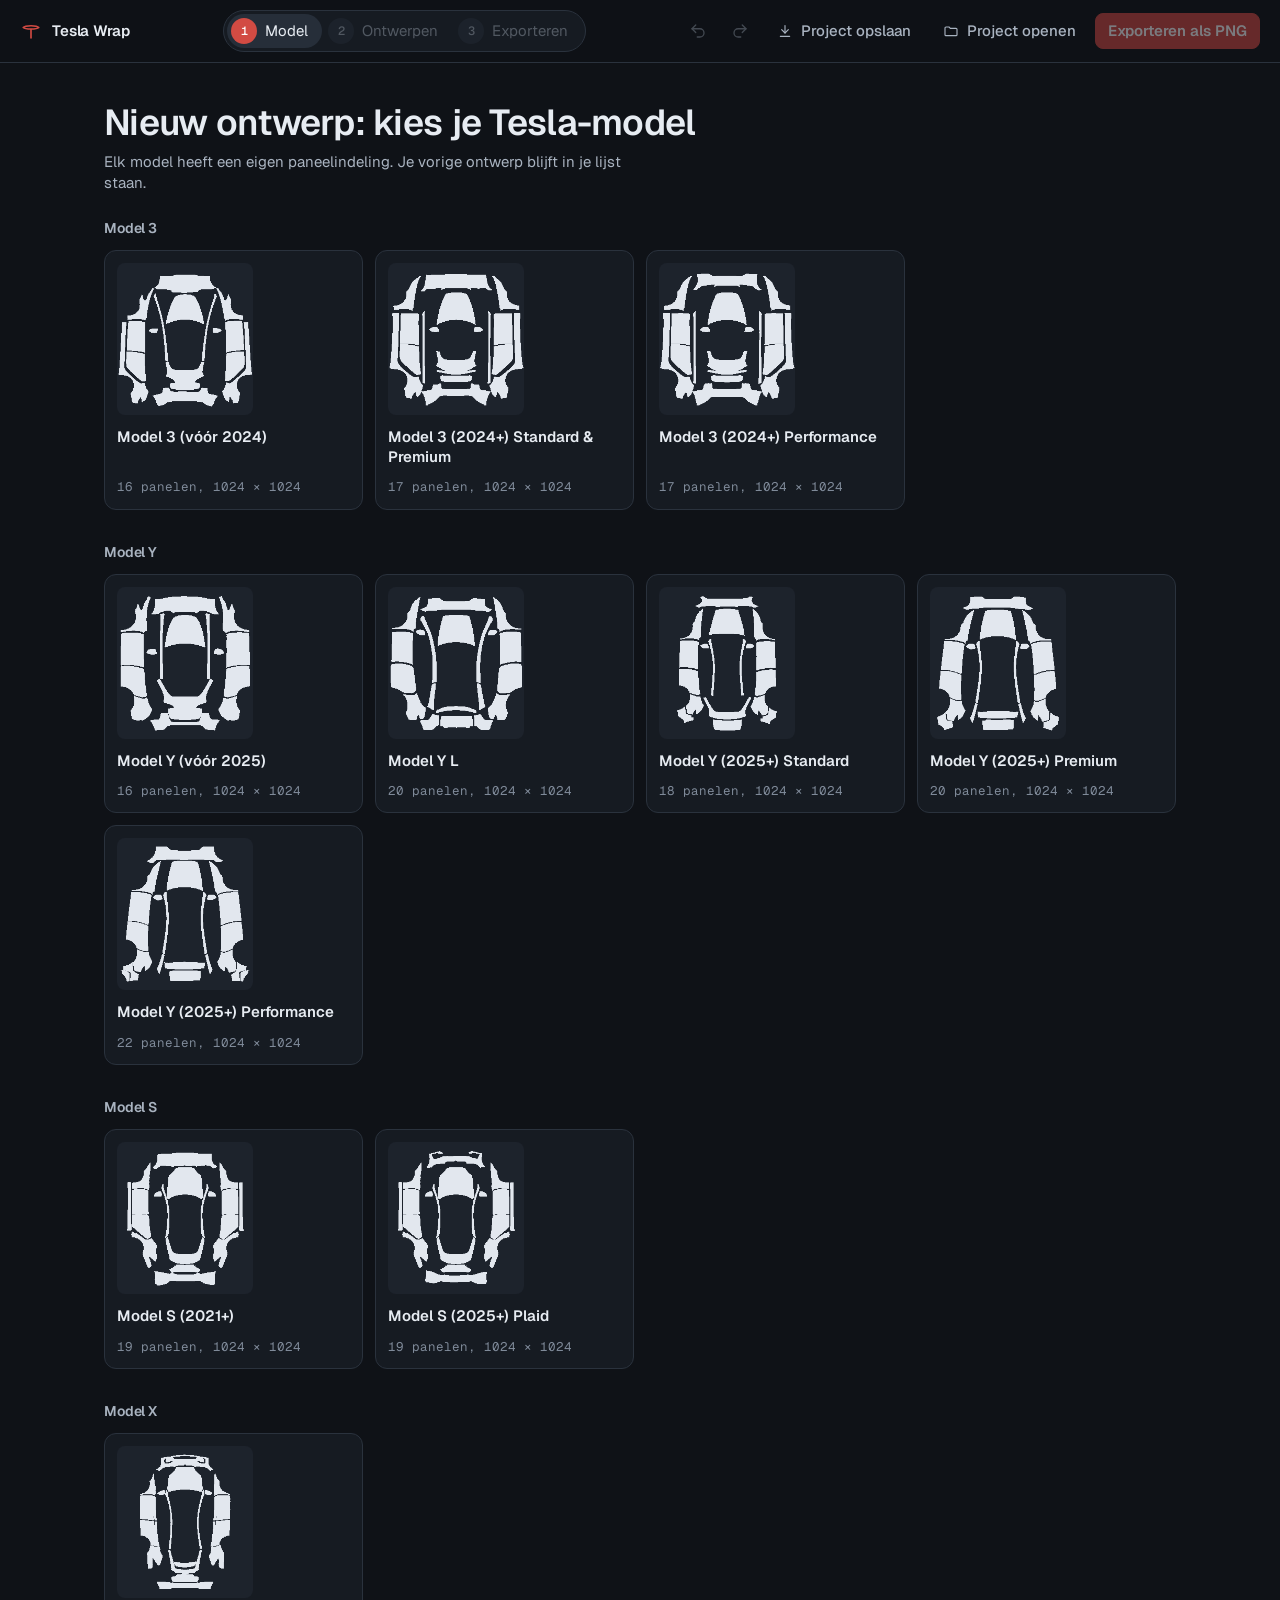
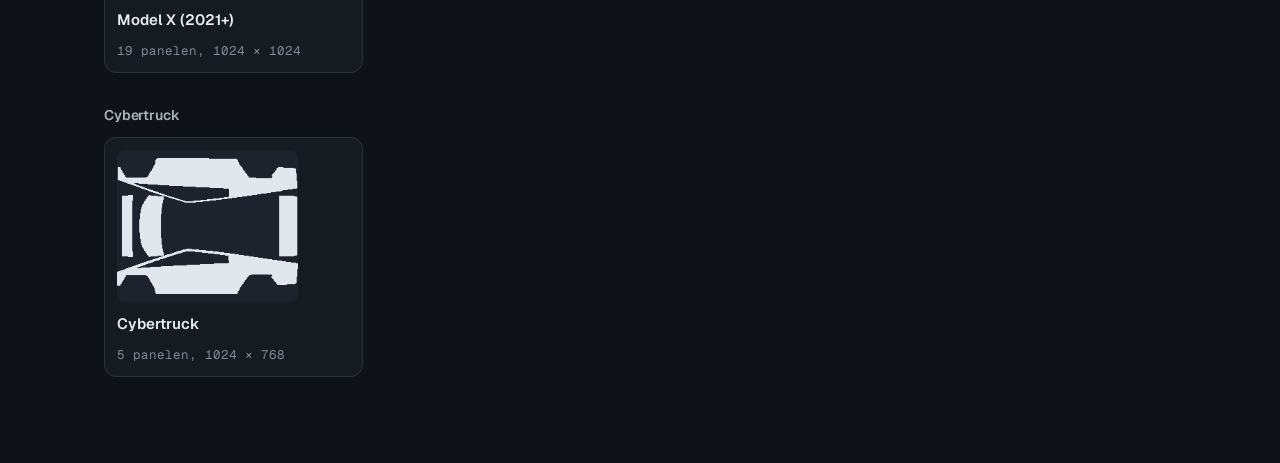
==== ontwerp/index.html @ ee855c09 "Add landing page with gallery, move editor to /ontwerp, and multiple designs - Landing page on / wit" ====
<!doctype html>
<html lang="nl">
<head>
  <meta charset="utf-8">
  <base href="/">
  <meta name="viewport" content="width=device-width, initial-scale=1, viewport-fit=cover">
  <meta name="description" content="Ontwerp je eigen Tesla-wrap en exporteer hem als PNG, klaar voor de Tesla-app.">
  <meta name="theme-color" content="#0f1217">
  <title>Tesla Wrap Ontwerper</title>
  <link rel="icon" href="data:,">
  <link rel="preconnect" href="https://fonts.googleapis.com">
  <link rel="preconnect" href="https://fonts.gstatic.com" crossorigin>
  <link rel="stylesheet" href="https://fonts.googleapis.com/css2?family=Geist:wght@400;500;600;700&family=Geist+Mono:wght@400;500&display=swap">
  <link rel="stylesheet" href="css/style.css">
</head>
<body>
  <header class="topbar">
    <a class="brand" href="/" aria-label="Naar de startpagina">
      <svg class="logo" viewBox="0 0 24 24" aria-hidden="true"><path d="M3.5 8.2c2.3-2.6 14.7-2.6 17 0-2.3 2.2-14.7 2.2-17 0z"/><path d="M12 10.5v9"/></svg>
      <span>Tesla Wrap</span>
    </a>

    <nav class="steps" aria-label="Stappen">
      <button class="step" type="button" data-step="model"><span class="step-num">1</span><span>Model</span></button>
      <button class="step" type="button" data-step="edit" disabled><span class="step-num">2</span><span>Ontwerpen</span></button>
      <button class="step" type="button" data-step="export" disabled><span class="step-num">3</span><span>Exporteren</span></button>
    </nav>

    <div class="top-actions">
      <button class="icon-btn" id="undo" type="button" aria-label="Ongedaan maken" title="Ongedaan maken (Ctrl+Z)" disabled>
        <svg class="i" viewBox="0 0 24 24" aria-hidden="true"><path d="M9 14 4 9l5-5"/><path d="M4 9h10.5a5.5 5.5 0 0 1 0 11H11"/></svg>
      </button>
      <button class="icon-btn" id="redo" type="button" aria-label="Opnieuw" title="Opnieuw (Ctrl+Y)" disabled>
        <svg class="i" viewBox="0 0 24 24" aria-hidden="true"><path d="m15 14 5-5-5-5"/><path d="M20 9H9.5a5.5 5.5 0 0 0 0 11H13"/></svg>
      </button>
      <button class="btn quiet" id="save-project" type="button" title="Project opslaan als bestand">
        <svg class="i" viewBox="0 0 24 24" aria-hidden="true"><path d="M12 4v11"/><path d="m7 10 5 5 5-5"/><path d="M5 20h14"/></svg>
        <span class="hide-sm">Project opslaan</span>
      </button>
      <button class="btn quiet" id="open-project" type="button" title="Project openen uit bestand">
        <svg class="i" viewBox="0 0 24 24" aria-hidden="true"><path d="M3 7.5A1.5 1.5 0 0 1 4.5 6H9l2 2h8.5A1.5 1.5 0 0 1 21 9.5v8a1.5 1.5 0 0 1-1.5 1.5h-15A1.5 1.5 0 0 1 3 17.5z"/></svg>
        <span class="hide-sm">Project openen</span>
      </button>
      <button class="btn primary" id="export" type="button" disabled>Exporteren als PNG</button>
    </div>
  </header>

  <!-- Stap 1: model kiezen -->
  <div class="view" id="start">
    <section class="designs" id="designs" aria-labelledby="designs-title" hidden>
      <h2 id="designs-title">Mijn ontwerpen</h2>
      <div class="design-grid" id="design-grid"></div>
    </section>

    <div class="start-head">
      <div>
        <h1>Nieuw ontwerp: kies je Tesla-model</h1>
        <p>Elk model heeft een eigen paneelindeling. Je vorige ontwerp blijft in je lijst staan.</p>
      </div>
      <button class="btn quiet" id="start-back" type="button" hidden>Terug naar mijn ontwerp</button>
    </div>

    <div id="model-grid"></div>
    <p class="muted small" id="start-note"></p>
  </div>

  <!-- Stap 2: ontwerpen -->
  <div class="layout" id="editor" hidden>
    <aside class="tools card" aria-label="Gereedschap">
      <div class="tool-list" role="group" aria-label="Gereedschap">
        <button class="tool" type="button" data-tool="select" aria-pressed="true">
          <svg class="i" viewBox="0 0 24 24" aria-hidden="true"><path d="M5 3.5 18 11l-5.5 1.5L10 18z"/></svg><span>Selecteer</span>
        </button>
        <button class="tool" type="button" data-tool="move" aria-pressed="false">
          <svg class="i" viewBox="0 0 24 24" aria-hidden="true"><path d="M12 3v18M3 12h18"/><path d="m9 6 3-3 3 3M9 18l3 3 3-3M6 9l-3 3 3 3M18 9l3 3-3 3"/></svg><span>Verplaats</span>
        </button>
        <button class="tool" type="button" data-tool="brush" aria-pressed="false">
          <svg class="i" viewBox="0 0 24 24" aria-hidden="true"><path d="M19 4 10 13"/><path d="M9.5 13.5a3 3 0 0 0-3 3c-.6 1.6-1.5 2.5-3.5 3 2.5 1.2 6 .8 7.5-1.2a3 3 0 0 0-1-4.8z"/></svg><span>Kwast</span>
        </button>
        <button class="tool" type="button" data-tool="eraser" aria-pressed="false">
          <svg class="i" viewBox="0 0 24 24" aria-hidden="true"><path d="m7 16-3.5-3.5a1.5 1.5 0 0 1 0-2.1L13 3.9a1.5 1.5 0 0 1 2.1 0l5 5a1.5 1.5 0 0 1 0 2.1L12 19.5H9z"/><path d="m9.5 9.5 6 6"/></svg><span>Gum</span>
        </button>
        <button class="tool" type="button" data-tool="text" aria-pressed="false">
          <svg class="i" viewBox="0 0 24 24" aria-hidden="true"><path d="M5 6.5V5h14v1.5M12 5v14M9 19h6"/></svg><span>Tekst</span>
        </button>
      </div>

      <details open>
        <summary>Kleur en dikte</summary>
        <label class="field"><span>Kleur</span><input type="color" id="color" value="#d24b43"></label>
        <label class="field"><span>Dikte <b class="mono" id="size-out">24</b> px</span><input type="range" id="size" min="4" max="200" value="24"></label>
      </details>

      <details open>
        <summary>Panelen</summary>
        <label class="check"><input type="checkbox" id="multi"> Meerdere panelen kiezen</label>
        <label class="check"><input type="checkbox" id="symmetry"> Symmetrisch tekenen</label>
        <div class="row">
          <button class="btn" type="button" id="select-all">Alles</button>
          <button class="btn" type="button" id="select-none">Niets</button>
        </div>
        <label class="check"><input type="checkbox" id="outlines" checked> Paneellijnen</label>
        <label class="check"><input type="checkbox" id="labels"> Paneelnummers</label>
      </details>

      <details open>
        <summary>Toevoegen</summary>
        <div class="stack">
          <button class="btn" type="button" id="add-fill">Kleurvlak</button>
          <button class="btn" type="button" id="add-photo">Foto voor hele wrap</button>
          <button class="btn" type="button" id="add-photo-each" hidden>Eén foto per paneel</button>
          <button class="btn" type="button" id="add-sticker">Sticker of logo</button>
          <button class="btn" type="button" id="add-text">Tekst</button>
        </div>
        <p class="muted small" id="scope-note"></p>
      </details>

      <button class="btn quiet danger" type="button" id="clear-all">Alles leegmaken</button>
    </aside>

    <section class="stage-col" aria-label="Ontwerp">
      <div class="stage" id="stage">
        <div class="viewport" id="viewport">
          <canvas id="wrap" width="1024" height="1024" aria-hidden="true"></canvas>
          <canvas id="overlay" width="1024" height="1024" role="img" aria-label="Ontwerp van de wrap"></canvas>
        </div>
        <div class="zoom" role="toolbar" aria-label="Zoom">
          <button class="icon-btn" id="zoom-out" type="button" aria-label="Uitzoomen" title="Uitzoomen (-)">
            <svg class="i" viewBox="0 0 24 24" aria-hidden="true"><path d="M5 12h14"/></svg>
          </button>
          <output class="mono" id="zoom-level">100%</output>
          <button class="icon-btn" id="zoom-in" type="button" aria-label="Inzoomen" title="Inzoomen (+)">
            <svg class="i" viewBox="0 0 24 24" aria-hidden="true"><path d="M12 5v14M5 12h14"/></svg>
          </button>
          <button class="icon-btn" id="zoom-fit" type="button" aria-label="Hele wrap in beeld" title="Hele wrap (0)">
            <svg class="i" viewBox="0 0 24 24" aria-hidden="true"><path d="M4 9V4h5M20 9V4h-5M4 15v5h5M20 15v5h-5"/></svg>
          </button>
          <button class="icon-btn" id="zoom-panel" type="button" aria-label="Naar gekozen paneel zoomen" title="Naar gekozen paneel">
            <svg class="i" viewBox="0 0 24 24" aria-hidden="true"><circle cx="12" cy="12" r="6.5"/><circle cx="12" cy="12" r="1.8"/><path d="M12 3v2.5M12 18.5V21M3 12h2.5M18.5 12H21"/></svg>
          </button>
        </div>
      </div>
      <div class="meta">
        <div class="model-line">
          <span class="model-title" id="model-name"></span>
          <span class="chip mono" id="panel-count"></span>
          <span class="chip mono" id="sel-count"></span>
        </div>
        <p class="hint" id="hint"></p>
      </div>
    </section>

    <aside class="side">
      <section class="card">
        <h2>Eigenschappen</h2>
        <div id="props"></div>
      </section>
      <section class="card">
        <h2>Lagen</h2>
        <ol class="layer-list" id="layers"></ol>
      </section>
    </aside>

    <nav class="mobile-tools" aria-label="Gereedschap op de telefoon">
      <button class="tool" type="button" data-tool="select" aria-pressed="true">
        <svg class="i" viewBox="0 0 24 24" aria-hidden="true"><path d="M5 3.5 18 11l-5.5 1.5L10 18z"/></svg><span>Selecteer</span>
      </button>
      <button class="tool" type="button" data-tool="move" aria-pressed="false">
        <svg class="i" viewBox="0 0 24 24" aria-hidden="true"><path d="M12 3v18M3 12h18"/><path d="m9 6 3-3 3 3M9 18l3 3 3-3M6 9l-3 3 3 3M18 9l3 3-3 3"/></svg><span>Verplaats</span>
      </button>
      <button class="tool" type="button" data-tool="brush" aria-pressed="false">
        <svg class="i" viewBox="0 0 24 24" aria-hidden="true"><path d="M19 4 10 13"/><path d="M9.5 13.5a3 3 0 0 0-3 3c-.6 1.6-1.5 2.5-3.5 3 2.5 1.2 6 .8 7.5-1.2a3 3 0 0 0-1-4.8z"/></svg><span>Kwast</span>
      </button>
      <button class="tool" type="button" data-tool="eraser" aria-pressed="false">
        <svg class="i" viewBox="0 0 24 24" aria-hidden="true"><path d="m7 16-3.5-3.5a1.5 1.5 0 0 1 0-2.1L13 3.9a1.5 1.5 0 0 1 2.1 0l5 5a1.5 1.5 0 0 1 0 2.1L12 19.5H9z"/><path d="m9.5 9.5 6 6"/></svg><span>Gum</span>
      </button>
      <button class="tool" type="button" data-tool="text" aria-pressed="false">
        <svg class="i" viewBox="0 0 24 24" aria-hidden="true"><path d="M5 6.5V5h14v1.5M12 5v14M9 19h6"/></svg><span>Tekst</span>
      </button>
      <button class="tool" type="button" id="mobile-photo">
        <svg class="i" viewBox="0 0 24 24" aria-hidden="true"><rect x="3" y="5" width="18" height="14" rx="2"/><circle cx="9" cy="10" r="1.6"/><path d="m21 16-5.5-5.5L8 18"/></svg><span>Foto</span><small id="mobile-photo-scope">hele wrap</small>
      </button>
    </nav>
  </div>

  <dialog id="export-dialog" aria-labelledby="export-title">
    <form method="dialog" class="export-head">
      <h2 id="export-title">Exporteren</h2>
      <button class="icon-btn" value="close" aria-label="Sluiten">
        <svg class="i" viewBox="0 0 24 24" aria-hidden="true"><path d="M7 7l10 10M17 7 7 17"/></svg>
      </button>
    </form>
    <div class="export-body">
      <img id="export-preview" alt="Voorbeeld van je wrap">
      <p class="muted small" id="export-info"></p>
      <ul class="checks" id="export-checks"></ul>
      <p class="muted small">Upload dit bestand daarna in de Tesla-app: Creations, Wrap, Upload (vanaf versie 4.59.0).</p>
    </div>
    <div class="export-actions">
      <a class="btn primary" id="export-download" download>Downloaden als PNG</a>
      <button class="btn" id="export-share" type="button" hidden>Delen of opslaan</button>
    </div>
  </dialog>

  <input type="file" id="photo-input" accept="image/*" class="sr-only" tabindex="-1">
  <input type="file" id="photo-each-input" accept="image/*" multiple class="sr-only" tabindex="-1">
  <input type="file" id="sticker-input" accept="image/png,image/webp,image/svg+xml" class="sr-only" tabindex="-1">
  <input type="file" id="project-input" accept="application/json,.json" class="sr-only" tabindex="-1">
  <script type="module" src="js/app.js"></script>
</body>
</html>
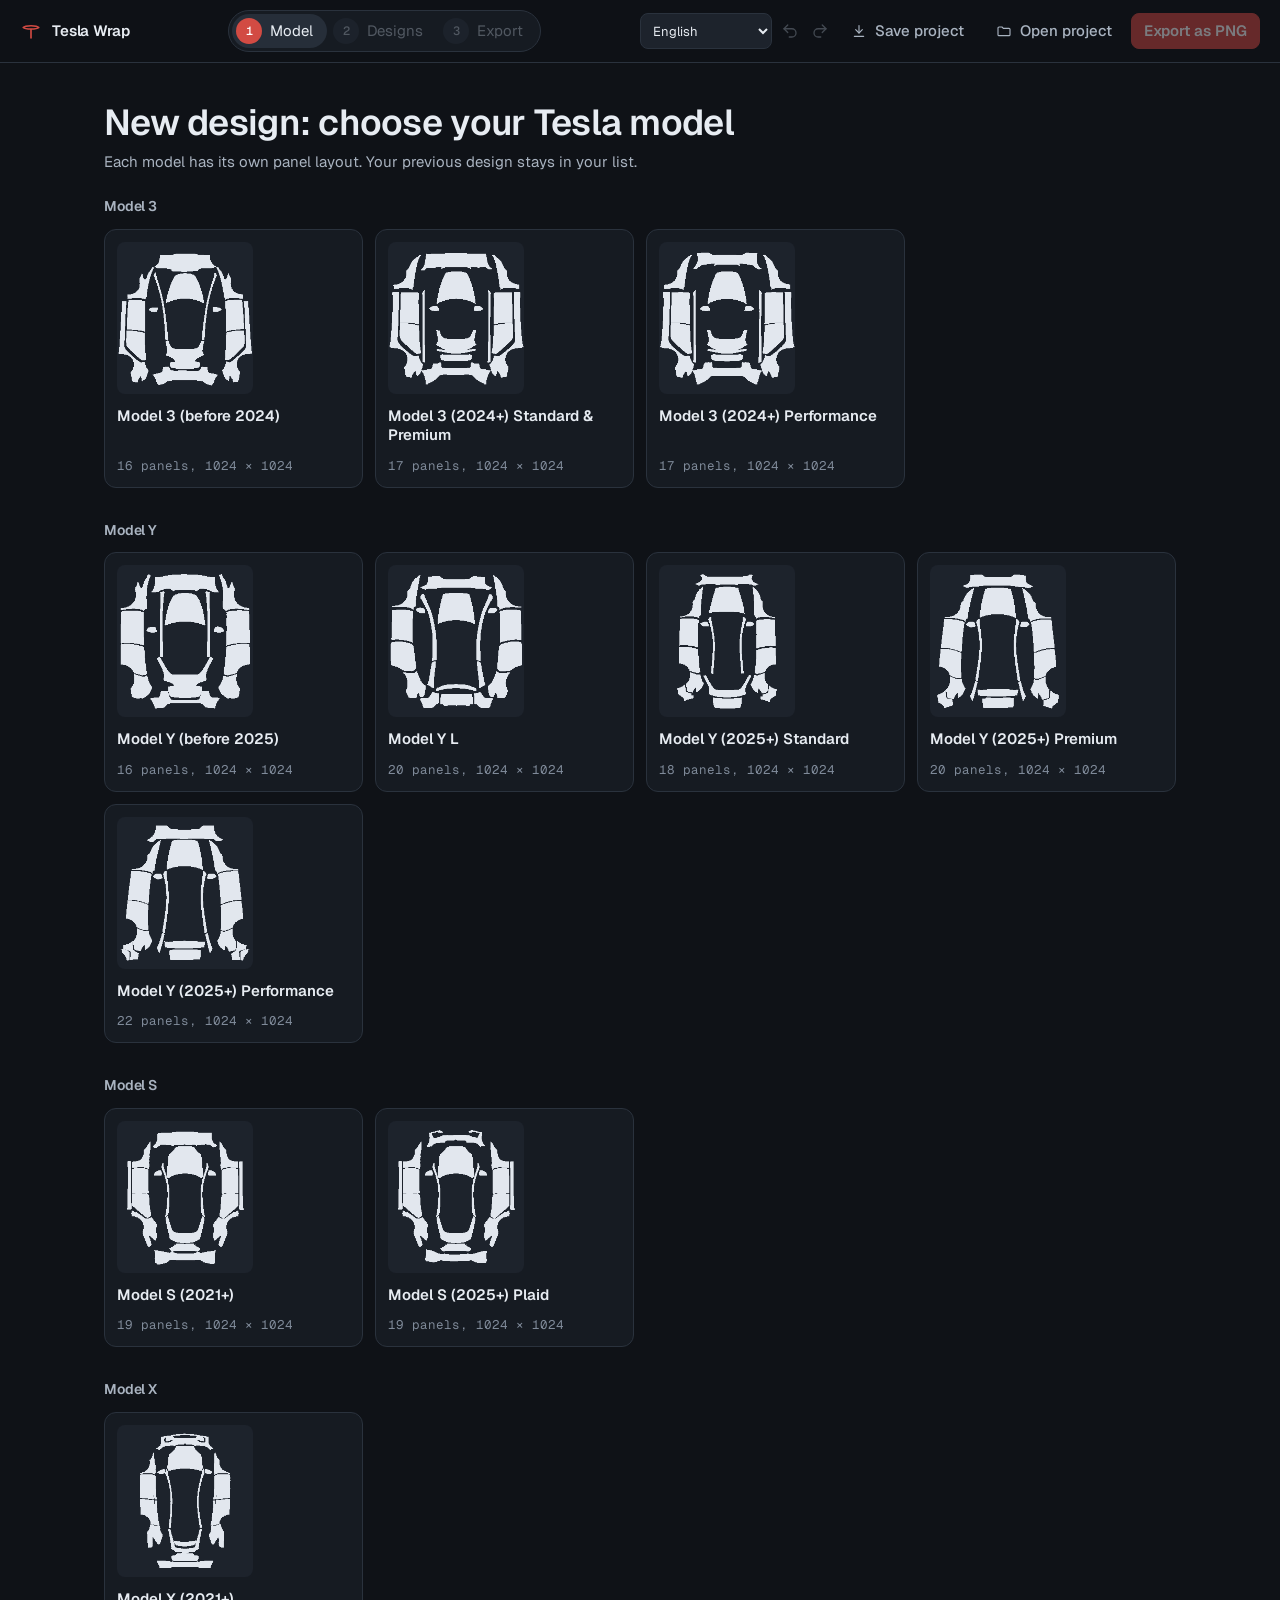
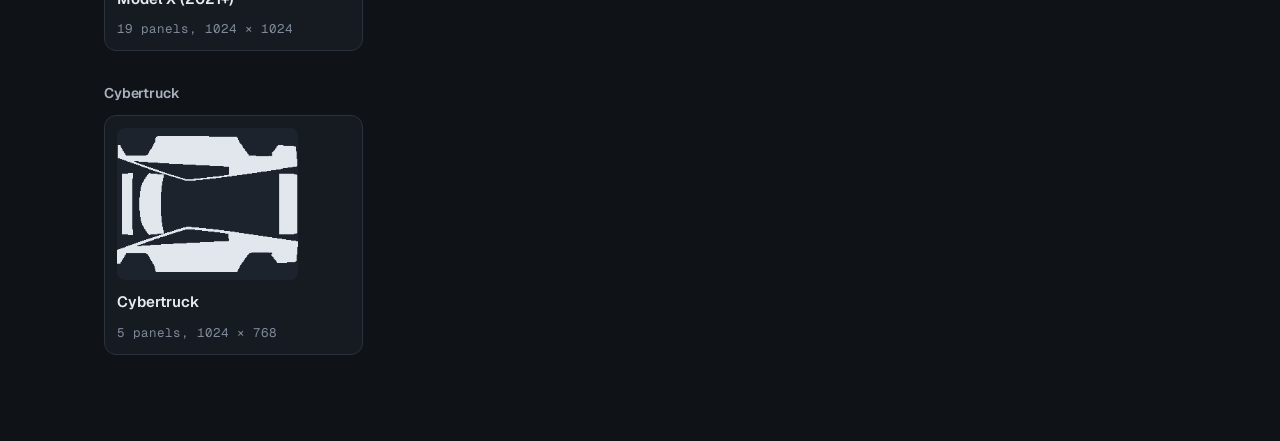
==== commit c631beee: "Add language switcher with country detection and remembered choices Dutch stays the source: the Dutc" ====
--- a/ontwerp/index.html
+++ b/ontwerp/index.html
@@ -27,6 +27,7 @@
     </nav>
 
     <div class="top-actions">
+      <select class="lang-select" data-lang-select aria-label="Taal"></select>
       <button class="icon-btn" id="undo" type="button" aria-label="Ongedaan maken" title="Ongedaan maken (Ctrl+Z)" disabled>
         <svg class="i" viewBox="0 0 24 24" aria-hidden="true"><path d="M9 14 4 9l5-5"/><path d="M4 9h10.5a5.5 5.5 0 0 1 0 11H11"/></svg>
       </button>
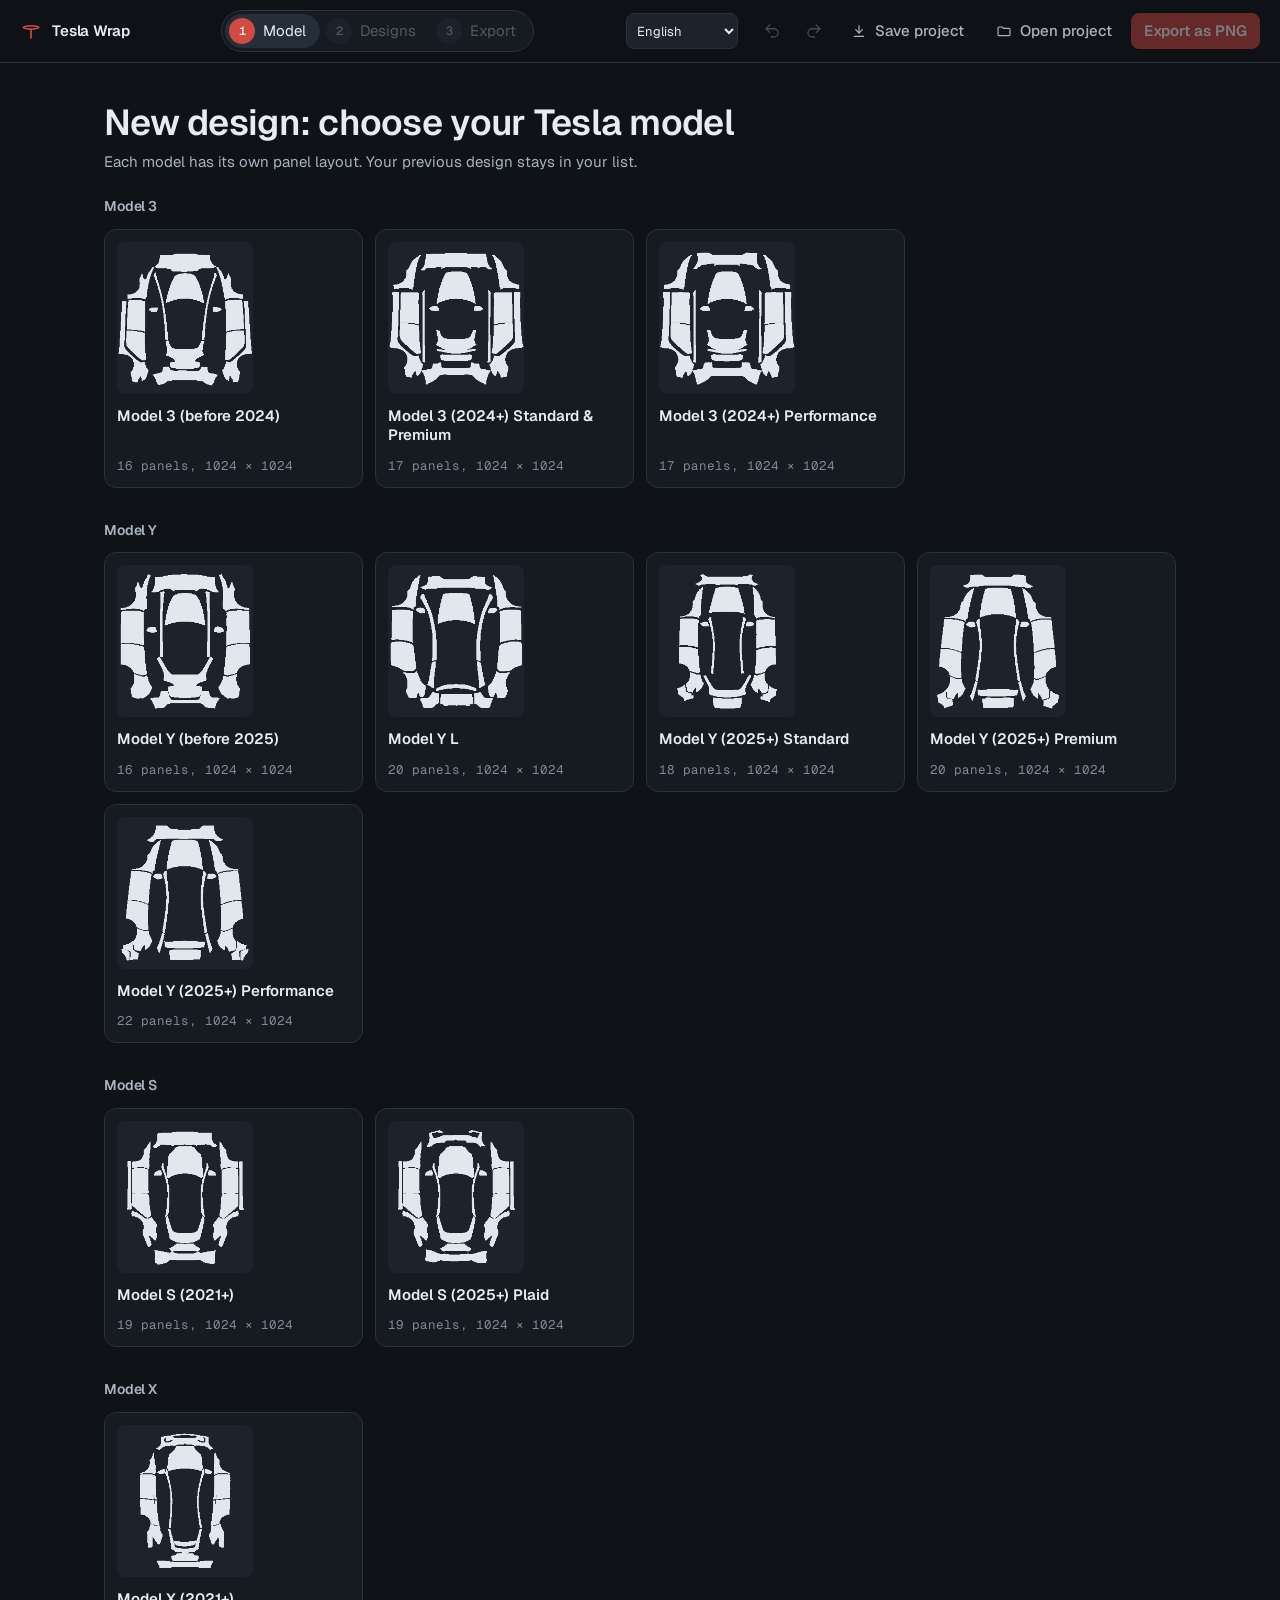
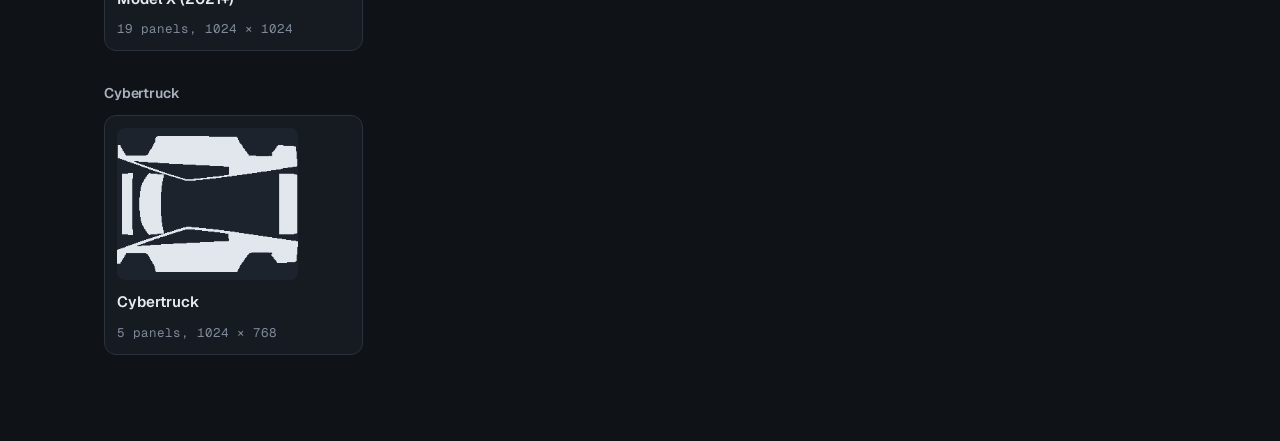
==== commit d464dc74: "Add French and Turkish translations; keep the phone header on one row French and Turkish cover all 2" ====
--- a/ontwerp/index.html
+++ b/ontwerp/index.html
@@ -26,8 +26,8 @@
       <button class="step" type="button" data-step="export" disabled><span class="step-num">3</span><span>Exporteren</span></button>
     </nav>
 
+    <select class="lang-select" data-lang-select aria-label="Taal"></select>
     <div class="top-actions">
-      <select class="lang-select" data-lang-select aria-label="Taal"></select>
       <button class="icon-btn" id="undo" type="button" aria-label="Ongedaan maken" title="Ongedaan maken (Ctrl+Z)" disabled>
         <svg class="i" viewBox="0 0 24 24" aria-hidden="true"><path d="M9 14 4 9l5-5"/><path d="M4 9h10.5a5.5 5.5 0 0 1 0 11H11"/></svg>
       </button>
@@ -42,7 +42,7 @@
         <svg class="i" viewBox="0 0 24 24" aria-hidden="true"><path d="M3 7.5A1.5 1.5 0 0 1 4.5 6H9l2 2h8.5A1.5 1.5 0 0 1 21 9.5v8a1.5 1.5 0 0 1-1.5 1.5h-15A1.5 1.5 0 0 1 3 17.5z"/></svg>
         <span class="hide-sm">Project openen</span>
       </button>
-      <button class="btn primary" id="export" type="button" disabled>Exporteren als PNG</button>
+      <button class="btn primary" id="export" type="button" disabled><span class="hide-sm">Exporteren als PNG</span><span class="show-sm">PNG</span></button>
     </div>
   </header>
 
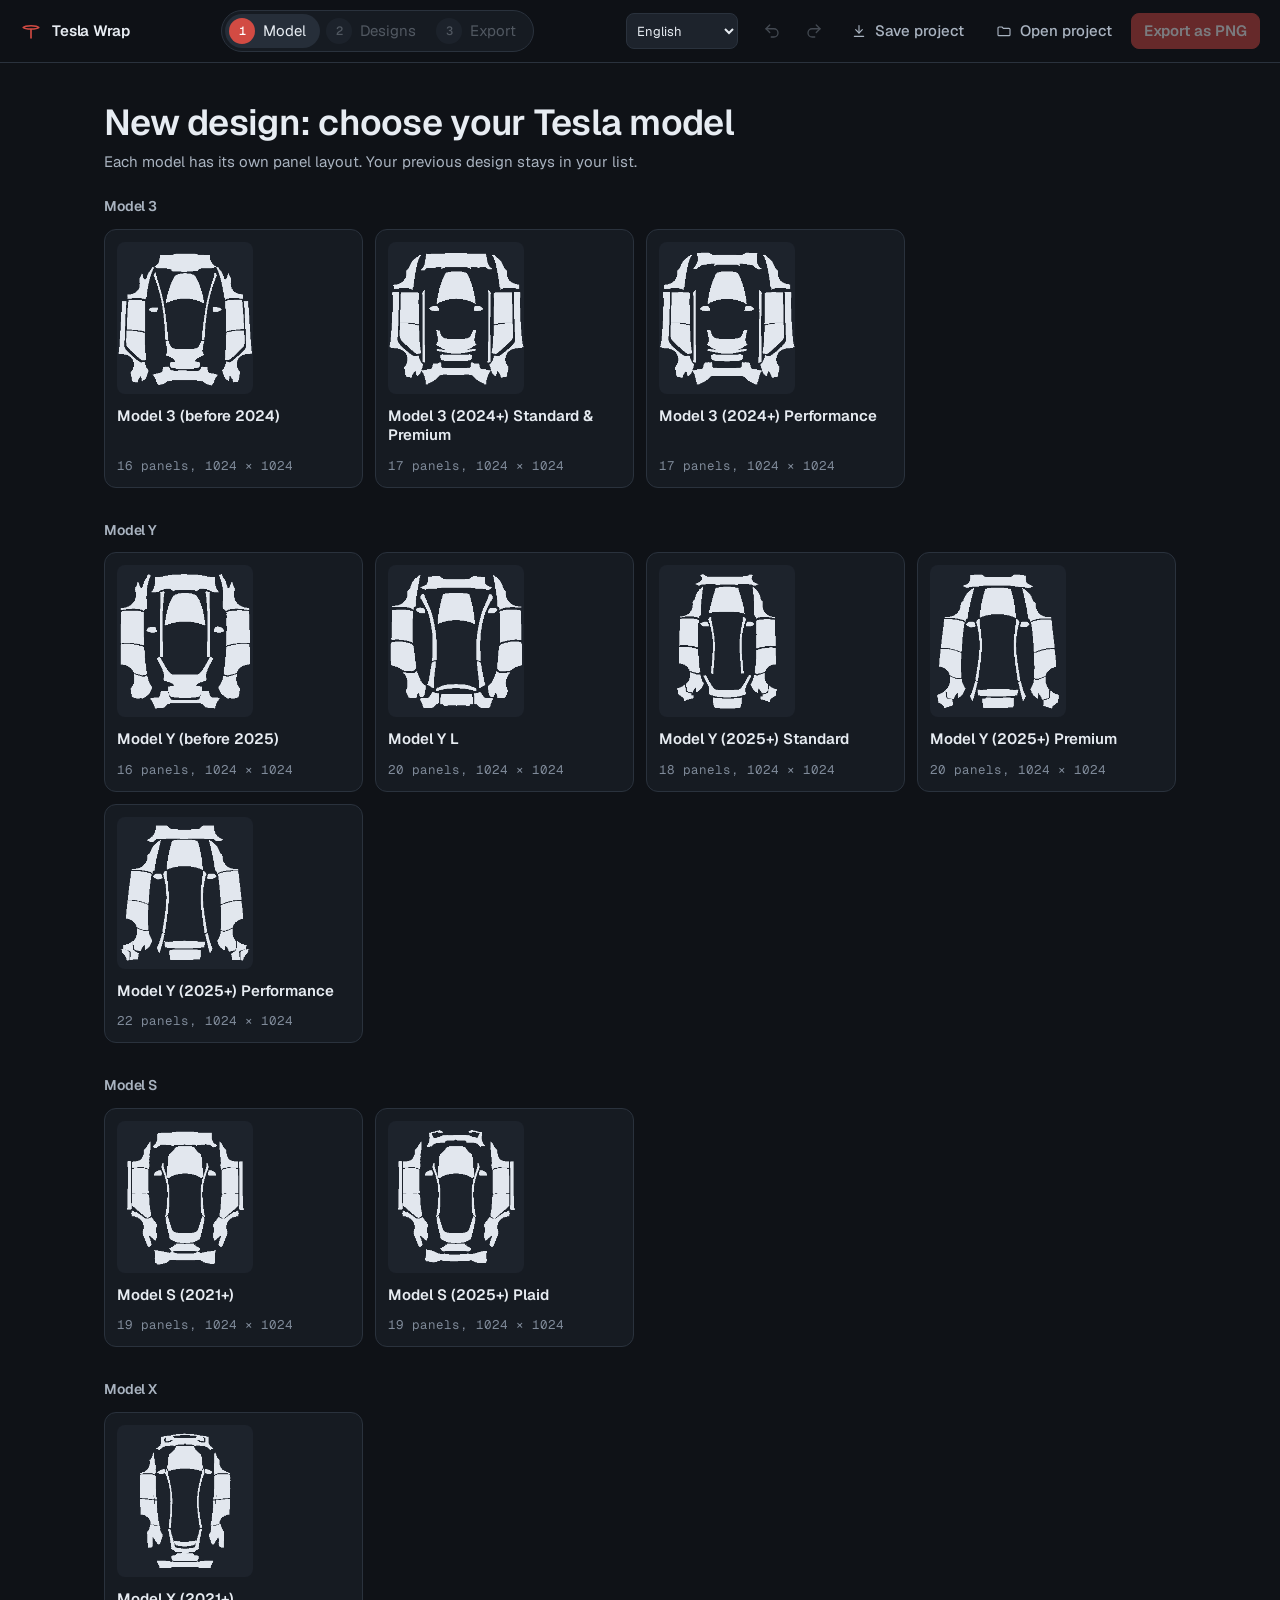
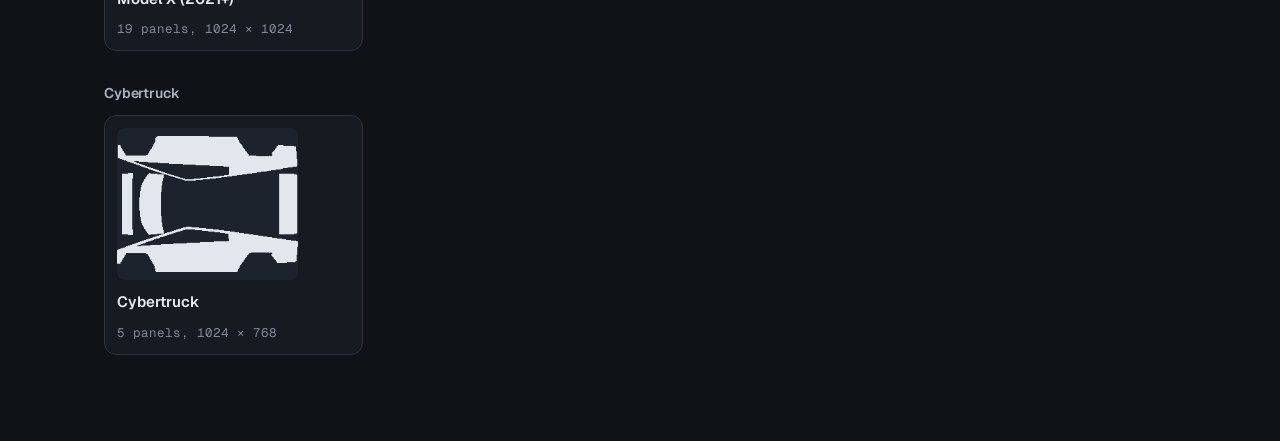
==== commit bb0a6c90: "Redesign the landing page: car picker, per-model gallery and downloads The first screen shows the he" ====
--- a/ontwerp/index.html
+++ b/ontwerp/index.html
@@ -8,9 +8,6 @@
   <meta name="theme-color" content="#0f1217">
   <title>Tesla Wrap Ontwerper</title>
   <link rel="icon" href="data:,">
-  <link rel="preconnect" href="https://fonts.googleapis.com">
-  <link rel="preconnect" href="https://fonts.gstatic.com" crossorigin>
-  <link rel="stylesheet" href="https://fonts.googleapis.com/css2?family=Geist:wght@400;500;600;700&family=Geist+Mono:wght@400;500&display=swap">
   <link rel="stylesheet" href="css/style.css">
 </head>
 <body>
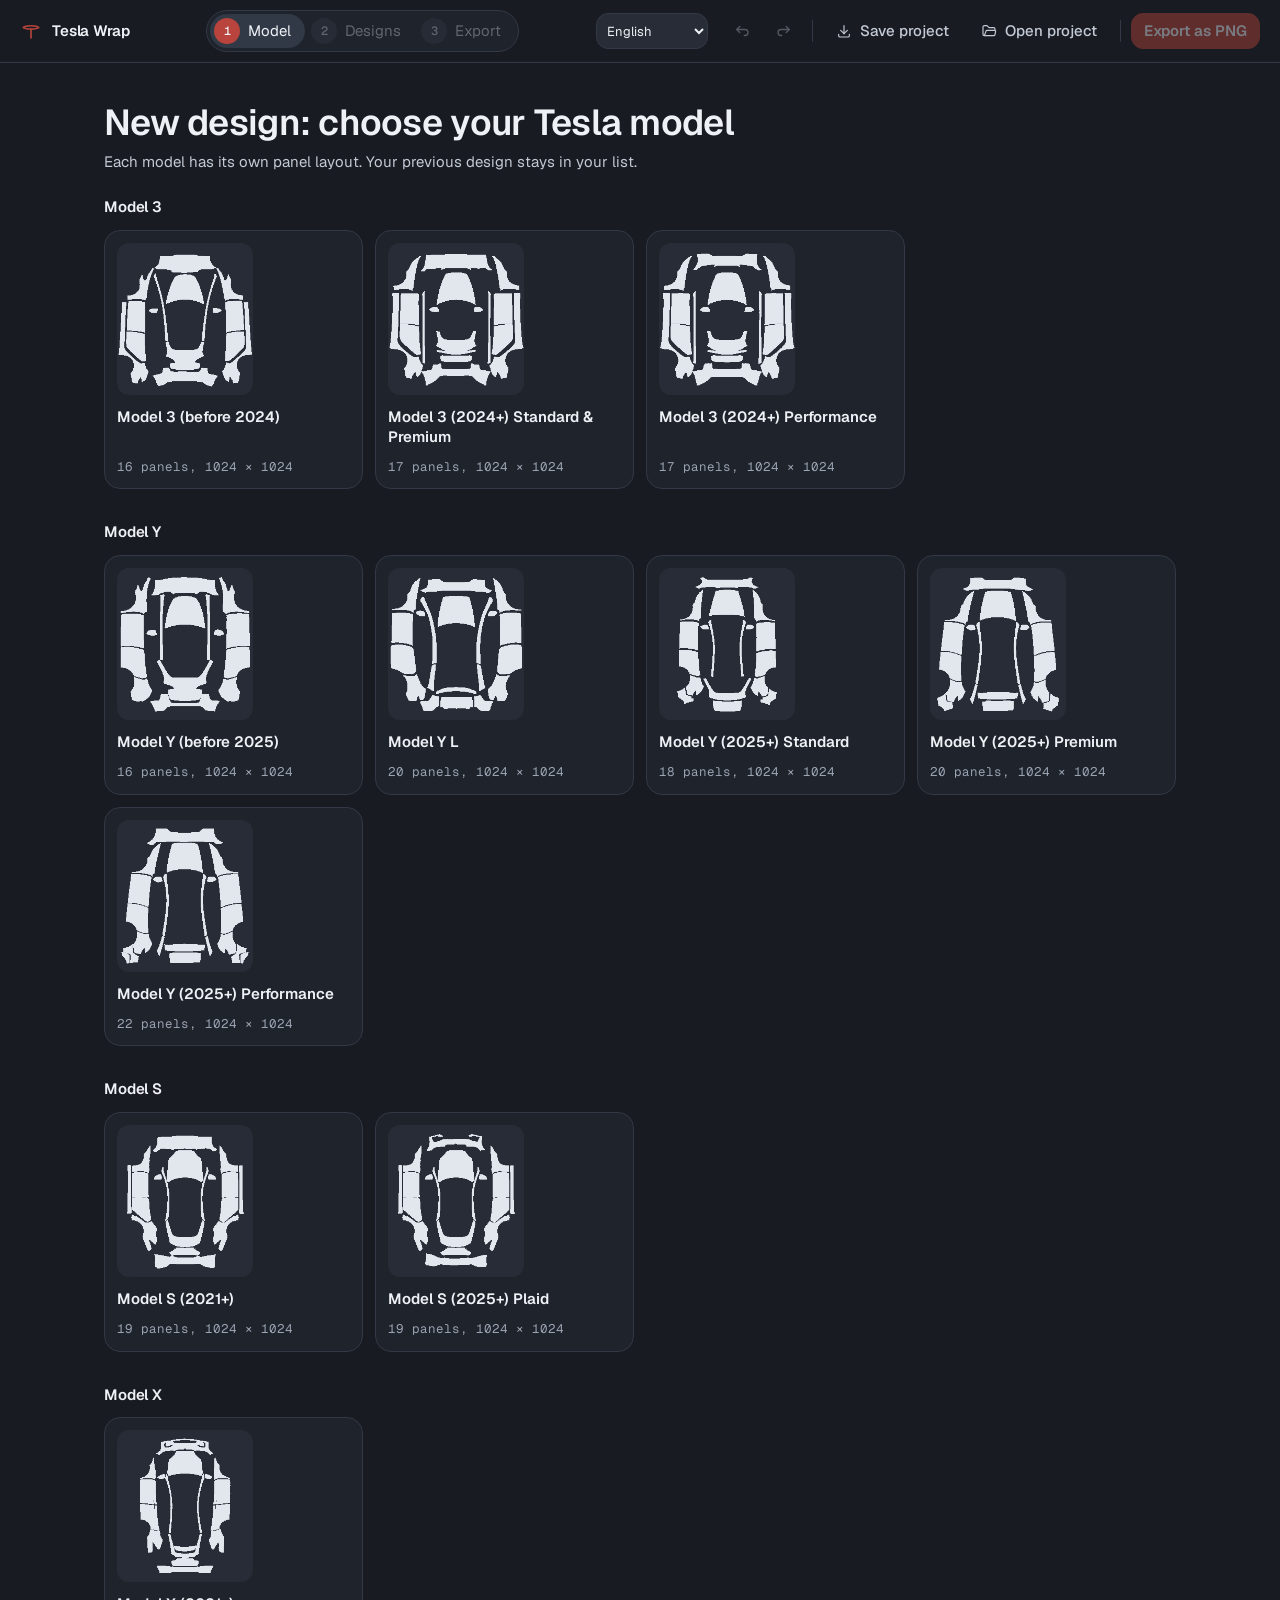
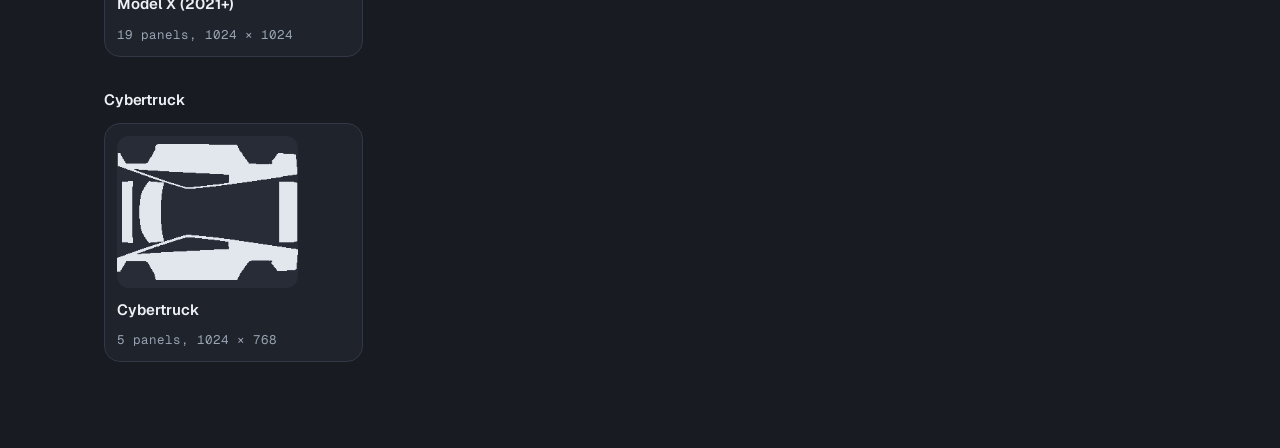
==== commit f18532f4: "Polish the editor and the car picker with Vercel and Taste rules - Editor: the same palette and shap" ====
--- a/ontwerp/index.html
+++ b/ontwerp/index.html
@@ -5,7 +5,7 @@
   <base href="/">
   <meta name="viewport" content="width=device-width, initial-scale=1, viewport-fit=cover">
   <meta name="description" content="Ontwerp je eigen Tesla-wrap en exporteer hem als PNG, klaar voor de Tesla-app.">
-  <meta name="theme-color" content="#0f1217">
+  <meta name="theme-color" content="#181b21">
   <title>Tesla Wrap Ontwerper</title>
   <link rel="icon" href="data:,">
   <link rel="stylesheet" href="css/style.css">
@@ -26,19 +26,21 @@
     <select class="lang-select" data-lang-select aria-label="Taal"></select>
     <div class="top-actions">
       <button class="icon-btn" id="undo" type="button" aria-label="Ongedaan maken" title="Ongedaan maken (Ctrl+Z)" disabled>
-        <svg class="i" viewBox="0 0 24 24" aria-hidden="true"><path d="M9 14 4 9l5-5"/><path d="M4 9h10.5a5.5 5.5 0 0 1 0 11H11"/></svg>
+        <svg class="i" viewBox="0 0 24 24" aria-hidden="true"><use href="img/icons.svg#i-arrow-back-up"/></svg>
       </button>
       <button class="icon-btn" id="redo" type="button" aria-label="Opnieuw" title="Opnieuw (Ctrl+Y)" disabled>
-        <svg class="i" viewBox="0 0 24 24" aria-hidden="true"><path d="m15 14 5-5-5-5"/><path d="M20 9H9.5a5.5 5.5 0 0 0 0 11H13"/></svg>
-      </button>
+        <svg class="i" viewBox="0 0 24 24" aria-hidden="true"><use href="img/icons.svg#i-arrow-forward-up"/></svg>
+      </button>
+      <span class="top-sep" aria-hidden="true"></span>
       <button class="btn quiet" id="save-project" type="button" title="Project opslaan als bestand">
-        <svg class="i" viewBox="0 0 24 24" aria-hidden="true"><path d="M12 4v11"/><path d="m7 10 5 5 5-5"/><path d="M5 20h14"/></svg>
+        <svg class="i" viewBox="0 0 24 24" aria-hidden="true"><use href="img/icons.svg#i-download"/></svg>
         <span class="hide-sm">Project opslaan</span>
       </button>
       <button class="btn quiet" id="open-project" type="button" title="Project openen uit bestand">
-        <svg class="i" viewBox="0 0 24 24" aria-hidden="true"><path d="M3 7.5A1.5 1.5 0 0 1 4.5 6H9l2 2h8.5A1.5 1.5 0 0 1 21 9.5v8a1.5 1.5 0 0 1-1.5 1.5h-15A1.5 1.5 0 0 1 3 17.5z"/></svg>
+        <svg class="i" viewBox="0 0 24 24" aria-hidden="true"><use href="img/icons.svg#i-folder-open"/></svg>
         <span class="hide-sm">Project openen</span>
       </button>
+      <span class="top-sep" aria-hidden="true"></span>
       <button class="btn primary" id="export" type="button" disabled><span class="hide-sm">Exporteren als PNG</span><span class="show-sm">PNG</span></button>
     </div>
   </header>
@@ -67,26 +69,26 @@
     <aside class="tools card" aria-label="Gereedschap">
       <div class="tool-list" role="group" aria-label="Gereedschap">
         <button class="tool" type="button" data-tool="select" aria-pressed="true">
-          <svg class="i" viewBox="0 0 24 24" aria-hidden="true"><path d="M5 3.5 18 11l-5.5 1.5L10 18z"/></svg><span>Selecteer</span>
+          <svg class="i" viewBox="0 0 24 24" aria-hidden="true"><use href="img/icons.svg#i-pointer"/></svg><span>Selecteer</span>
         </button>
         <button class="tool" type="button" data-tool="move" aria-pressed="false">
-          <svg class="i" viewBox="0 0 24 24" aria-hidden="true"><path d="M12 3v18M3 12h18"/><path d="m9 6 3-3 3 3M9 18l3 3 3-3M6 9l-3 3 3 3M18 9l3 3-3 3"/></svg><span>Verplaats</span>
+          <svg class="i" viewBox="0 0 24 24" aria-hidden="true"><use href="img/icons.svg#i-arrows-move"/></svg><span>Verplaats</span>
         </button>
         <button class="tool" type="button" data-tool="brush" aria-pressed="false">
-          <svg class="i" viewBox="0 0 24 24" aria-hidden="true"><path d="M19 4 10 13"/><path d="M9.5 13.5a3 3 0 0 0-3 3c-.6 1.6-1.5 2.5-3.5 3 2.5 1.2 6 .8 7.5-1.2a3 3 0 0 0-1-4.8z"/></svg><span>Kwast</span>
+          <svg class="i" viewBox="0 0 24 24" aria-hidden="true"><use href="img/icons.svg#i-brush"/></svg><span>Kwast</span>
         </button>
         <button class="tool" type="button" data-tool="eraser" aria-pressed="false">
-          <svg class="i" viewBox="0 0 24 24" aria-hidden="true"><path d="m7 16-3.5-3.5a1.5 1.5 0 0 1 0-2.1L13 3.9a1.5 1.5 0 0 1 2.1 0l5 5a1.5 1.5 0 0 1 0 2.1L12 19.5H9z"/><path d="m9.5 9.5 6 6"/></svg><span>Gum</span>
+          <svg class="i" viewBox="0 0 24 24" aria-hidden="true"><use href="img/icons.svg#i-eraser"/></svg><span>Gum</span>
         </button>
         <button class="tool" type="button" data-tool="text" aria-pressed="false">
-          <svg class="i" viewBox="0 0 24 24" aria-hidden="true"><path d="M5 6.5V5h14v1.5M12 5v14M9 19h6"/></svg><span>Tekst</span>
+          <svg class="i" viewBox="0 0 24 24" aria-hidden="true"><use href="img/icons.svg#i-typography"/></svg><span>Tekst</span>
         </button>
       </div>
 
       <details open>
         <summary>Kleur en dikte</summary>
         <label class="field"><span>Kleur</span><input type="color" id="color" value="#d24b43"></label>
-        <label class="field"><span>Dikte <b class="mono" id="size-out">24</b> px</span><input type="range" id="size" min="4" max="200" value="24"></label>
+        <label class="field"><span>Dikte <b class="mono" id="size-out">24</b>&nbsp;px</span><input type="range" id="size" min="4" max="200" value="24"></label>
       </details>
 
       <details open>
@@ -124,17 +126,17 @@
         </div>
         <div class="zoom" role="toolbar" aria-label="Zoom">
           <button class="icon-btn" id="zoom-out" type="button" aria-label="Uitzoomen" title="Uitzoomen (-)">
-            <svg class="i" viewBox="0 0 24 24" aria-hidden="true"><path d="M5 12h14"/></svg>
+            <svg class="i" viewBox="0 0 24 24" aria-hidden="true"><use href="img/icons.svg#i-minus"/></svg>
           </button>
           <output class="mono" id="zoom-level">100%</output>
           <button class="icon-btn" id="zoom-in" type="button" aria-label="Inzoomen" title="Inzoomen (+)">
-            <svg class="i" viewBox="0 0 24 24" aria-hidden="true"><path d="M12 5v14M5 12h14"/></svg>
+            <svg class="i" viewBox="0 0 24 24" aria-hidden="true"><use href="img/icons.svg#i-plus"/></svg>
           </button>
           <button class="icon-btn" id="zoom-fit" type="button" aria-label="Hele wrap in beeld" title="Hele wrap (0)">
-            <svg class="i" viewBox="0 0 24 24" aria-hidden="true"><path d="M4 9V4h5M20 9V4h-5M4 15v5h5M20 15v5h-5"/></svg>
+            <svg class="i" viewBox="0 0 24 24" aria-hidden="true"><use href="img/icons.svg#i-maximize"/></svg>
           </button>
           <button class="icon-btn" id="zoom-panel" type="button" aria-label="Naar gekozen paneel zoomen" title="Naar gekozen paneel">
-            <svg class="i" viewBox="0 0 24 24" aria-hidden="true"><circle cx="12" cy="12" r="6.5"/><circle cx="12" cy="12" r="1.8"/><path d="M12 3v2.5M12 18.5V21M3 12h2.5M18.5 12H21"/></svg>
+            <svg class="i" viewBox="0 0 24 24" aria-hidden="true"><use href="img/icons.svg#i-focus-2"/></svg>
           </button>
         </div>
       </div>
@@ -161,22 +163,22 @@
 
     <nav class="mobile-tools" aria-label="Gereedschap op de telefoon">
       <button class="tool" type="button" data-tool="select" aria-pressed="true">
-        <svg class="i" viewBox="0 0 24 24" aria-hidden="true"><path d="M5 3.5 18 11l-5.5 1.5L10 18z"/></svg><span>Selecteer</span>
+        <svg class="i" viewBox="0 0 24 24" aria-hidden="true"><use href="img/icons.svg#i-pointer"/></svg><span>Selecteer</span>
       </button>
       <button class="tool" type="button" data-tool="move" aria-pressed="false">
-        <svg class="i" viewBox="0 0 24 24" aria-hidden="true"><path d="M12 3v18M3 12h18"/><path d="m9 6 3-3 3 3M9 18l3 3 3-3M6 9l-3 3 3 3M18 9l3 3-3 3"/></svg><span>Verplaats</span>
+        <svg class="i" viewBox="0 0 24 24" aria-hidden="true"><use href="img/icons.svg#i-arrows-move"/></svg><span>Verplaats</span>
       </button>
       <button class="tool" type="button" data-tool="brush" aria-pressed="false">
-        <svg class="i" viewBox="0 0 24 24" aria-hidden="true"><path d="M19 4 10 13"/><path d="M9.5 13.5a3 3 0 0 0-3 3c-.6 1.6-1.5 2.5-3.5 3 2.5 1.2 6 .8 7.5-1.2a3 3 0 0 0-1-4.8z"/></svg><span>Kwast</span>
+        <svg class="i" viewBox="0 0 24 24" aria-hidden="true"><use href="img/icons.svg#i-brush"/></svg><span>Kwast</span>
       </button>
       <button class="tool" type="button" data-tool="eraser" aria-pressed="false">
-        <svg class="i" viewBox="0 0 24 24" aria-hidden="true"><path d="m7 16-3.5-3.5a1.5 1.5 0 0 1 0-2.1L13 3.9a1.5 1.5 0 0 1 2.1 0l5 5a1.5 1.5 0 0 1 0 2.1L12 19.5H9z"/><path d="m9.5 9.5 6 6"/></svg><span>Gum</span>
+        <svg class="i" viewBox="0 0 24 24" aria-hidden="true"><use href="img/icons.svg#i-eraser"/></svg><span>Gum</span>
       </button>
       <button class="tool" type="button" data-tool="text" aria-pressed="false">
-        <svg class="i" viewBox="0 0 24 24" aria-hidden="true"><path d="M5 6.5V5h14v1.5M12 5v14M9 19h6"/></svg><span>Tekst</span>
+        <svg class="i" viewBox="0 0 24 24" aria-hidden="true"><use href="img/icons.svg#i-typography"/></svg><span>Tekst</span>
       </button>
       <button class="tool" type="button" id="mobile-photo">
-        <svg class="i" viewBox="0 0 24 24" aria-hidden="true"><rect x="3" y="5" width="18" height="14" rx="2"/><circle cx="9" cy="10" r="1.6"/><path d="m21 16-5.5-5.5L8 18"/></svg><span>Foto</span><small id="mobile-photo-scope">hele wrap</small>
+        <svg class="i" viewBox="0 0 24 24" aria-hidden="true"><use href="img/icons.svg#i-photo"/></svg><span>Foto</span><small id="mobile-photo-scope">hele wrap</small>
       </button>
     </nav>
   </div>
@@ -185,11 +187,11 @@
     <form method="dialog" class="export-head">
       <h2 id="export-title">Exporteren</h2>
       <button class="icon-btn" value="close" aria-label="Sluiten">
-        <svg class="i" viewBox="0 0 24 24" aria-hidden="true"><path d="M7 7l10 10M17 7 7 17"/></svg>
+        <svg class="i" viewBox="0 0 24 24" aria-hidden="true"><use href="img/icons.svg#i-x"/></svg>
       </button>
     </form>
     <div class="export-body">
-      <img id="export-preview" alt="Voorbeeld van je wrap">
+      <img id="export-preview" width="1024" height="1024" alt="Voorbeeld van je wrap">
       <p class="muted small" id="export-info"></p>
       <ul class="checks" id="export-checks"></ul>
       <p class="muted small">Upload dit bestand daarna in de Tesla-app: Creations, Wrap, Upload (vanaf versie 4.59.0).</p>
